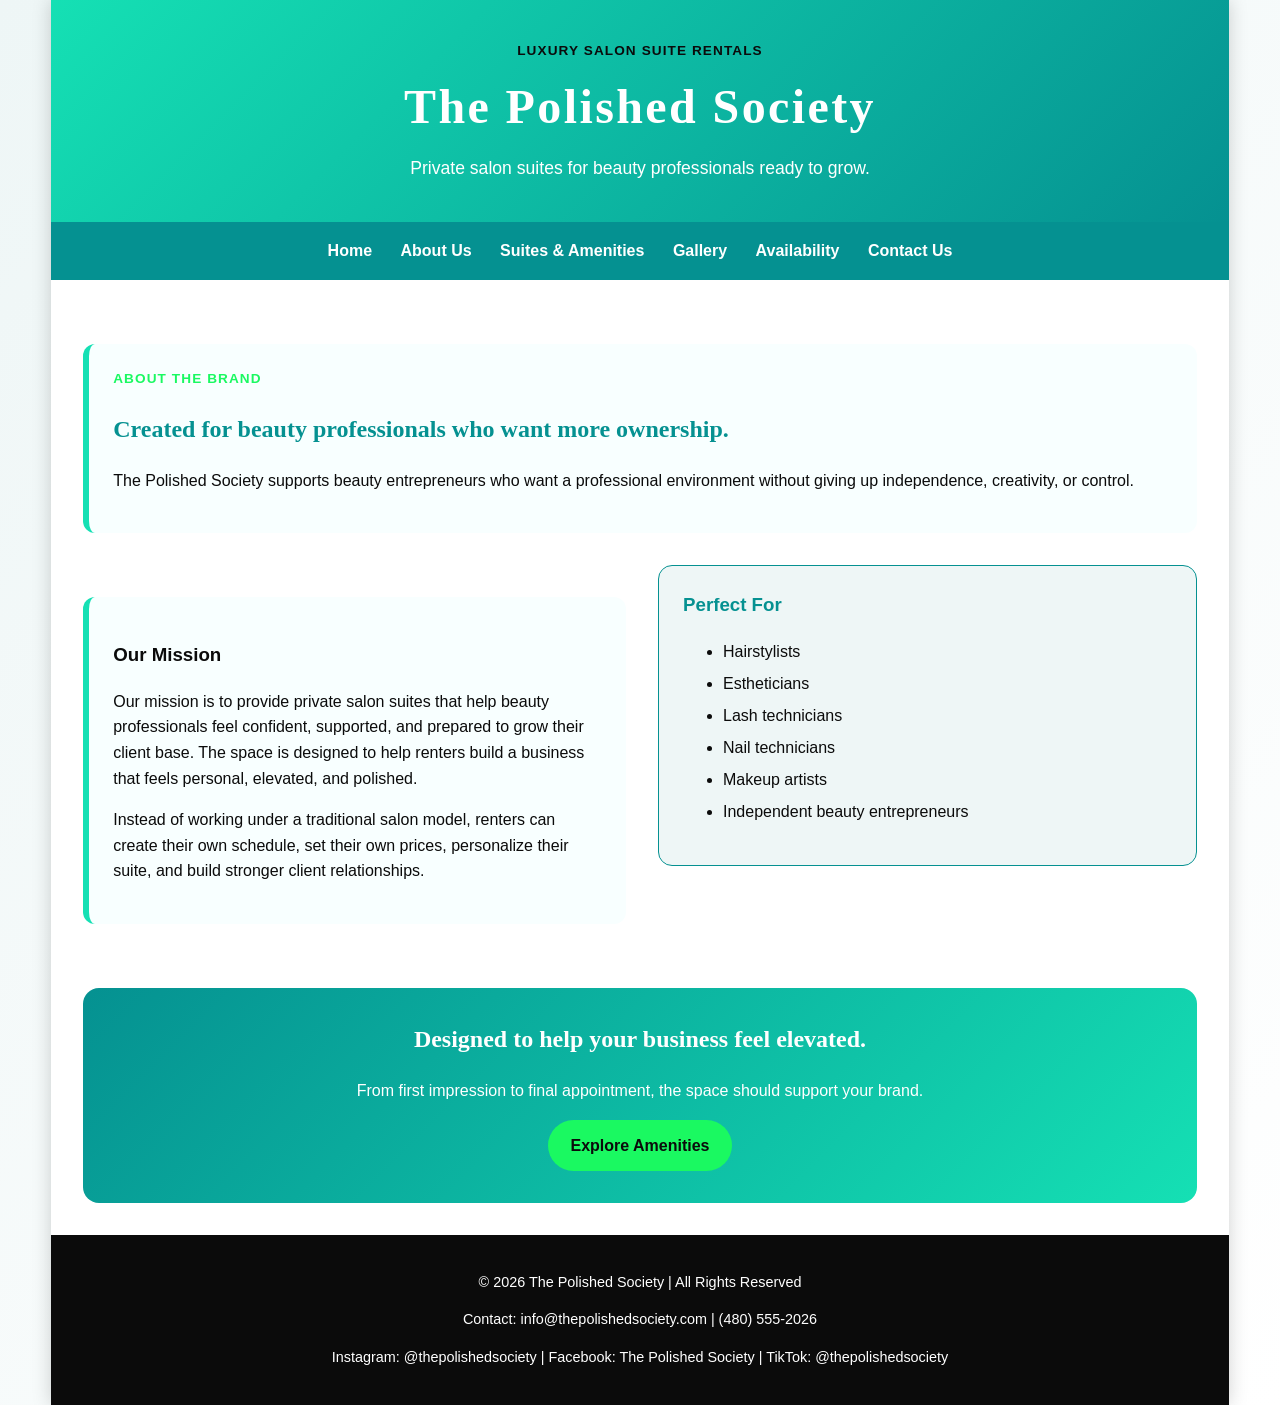
==== about.html @ 83c703de "Add files via upload" ====
<!DOCTYPE html>
<html lang="en">
<head>
    <meta charset="UTF-8">
    <meta name="description" content="Learn about The Polished Society and its mission to support independent beauty professionals with private salon suites.">
    <meta name="keywords" content="The Polished Society, salon suite rentals, beauty business, independent beauty professionals">
    <meta name="author" content="Elishaa Logan-May">
    <meta name="viewport" content="width=device-width, initial-scale=1.0">
    <title>The Polished Society :: About Us</title>
    <link rel="stylesheet" href="style.css">
</head>

<body>
    <div id="wrapper">
        <header>
            <div class="brand">
                <p class="eyebrow">Luxury Salon Suite Rentals</p>
                <h1>The Polished Society</h1>
                <p>Private salon suites for beauty professionals ready to grow.</p>
            </div>
        </header>

        <nav>
            <a href="index.html">Home</a>
            <a href="about.html">About Us</a>
            <a href="suites.html">Suites &amp; Amenities</a>
            <a href="gallery.html">Gallery</a>
            <a href="availability.html">Availability</a>
            <a href="contact.html">Contact Us</a>
        </nav>

        <main>
            <section class="page-heading">
                <p class="eyebrow">About the brand</p>
                <h2>Created for beauty professionals who want more ownership.</h2>
                <p>
                    The Polished Society supports beauty entrepreneurs who want a professional
                    environment without giving up independence, creativity, or control.
                </p>
            </section>

            <section class="two-column">
                <div class="highlight-box">
                    <h3>Our Mission</h3>
                    <p>
                        Our mission is to provide private salon suites that help beauty professionals
                        feel confident, supported, and prepared to grow their client base. The space is
                        designed to help renters build a business that feels personal, elevated, and polished.
                    </p>
                    <p>
                        Instead of working under a traditional salon model, renters can create their own
                        schedule, set their own prices, personalize their suite, and build stronger client
                        relationships.
                    </p>
                </div>

                <div class="info-card">
                    <h3>Perfect For</h3>
                    <ul>
                        <li>Hairstylists</li>
                        <li>Estheticians</li>
                        <li>Lash technicians</li>
                        <li>Nail technicians</li>
                        <li>Makeup artists</li>
                        <li>Independent beauty entrepreneurs</li>
                    </ul>
                </div>
            </section>

            <section class="cta">
                <h2>Designed to help your business feel elevated.</h2>
                <p>From first impression to final appointment, the space should support your brand.</p>
                <a class="button" href="suites.html">Explore Amenities</a>
            </section>
        </main>

        <footer>
            <p>&copy; 2026 The Polished Society | All Rights Reserved</p>
            <p>Contact: info@thepolishedsociety.com | (480) 555-2026</p>
            <p>
                Instagram: @thepolishedsociety |
                Facebook: The Polished Society |
                TikTok: @thepolishedsociety
            </p>
        </footer>
    </div>
</body>
</html>
---- style.css ----
:root {
    --text: #0b0b0b;
    --background: #eef6f6;
    --primary: #15e0b4;
    --secondary: #059191;
    --accent: #1af961;
    --white: #ffffff;
    --soft: #f8ffff;
}

* {
    box-sizing: border-box;
}

body {
    margin: 0;
    background: linear-gradient(135deg, var(--background), #ffffff);
    color: var(--text);
    font-family: Arial, Helvetica, sans-serif;
    line-height: 1.6;
}

#wrapper {
    width: 92%;
    max-width: 1200px;
    margin: 0 auto;
    background-color: var(--white);
    box-shadow: 0 0 18px rgba(0, 0, 0, 0.18);
}

header {
    background: linear-gradient(135deg, var(--primary), var(--secondary));
    color: var(--white);
    text-align: center;
    padding: 2.5em 1em;
}

.eyebrow {
    margin: 0 0 0.5em;
    color: var(--accent);
    font-weight: bold;
    text-transform: uppercase;
    letter-spacing: 0.08em;
    font-size: 0.85em;
}

.brand .eyebrow {
    color: var(--text);
}

header h1 {
    margin: 0;
    font-family: Georgia, "Times New Roman", serif;
    font-size: 3em;
    letter-spacing: 0.05em;
}

header p {
    margin: 0.5em 0 0;
    font-size: 1.1em;
}

nav {
    position: sticky;
    top: 0;
    z-index: 10;
    background-color: var(--secondary);
    text-align: center;
    padding: 1em;
}

nav a {
    color: var(--white);
    text-decoration: none;
    font-weight: bold;
    margin: 0 0.75em;
    transition: color 0.3s ease, border-bottom 0.3s ease;
}

nav a:hover {
    color: var(--accent);
    border-bottom: 2px solid var(--accent);
}

main {
    padding: 2em;
}

.hero {
    min-height: 420px;
    background-image: linear-gradient(rgba(5, 145, 145, 0.25), rgba(5, 145, 145, 0.45)), url("salon-suite.jpg");
    background-size: cover;
    background-position: center;
    display: flex;
    align-items: center;
    padding: 2em;
    color: var(--white);
    border-radius: 16px;
}

.hero-text {
    max-width: 640px;
    background-color: rgba(11, 11, 11, 0.78);
    padding: 2em;
    border-radius: 16px;
    box-shadow: 0 8px 18px rgba(0, 0, 0, 0.25);
}

.hero h2 {
    margin-top: 0;
    font-family: Georgia, "Times New Roman", serif;
    font-size: 2.25em;
    line-height: 1.25;
}

.button-row {
    display: flex;
    gap: 1em;
    flex-wrap: wrap;
}

.button {
    display: inline-block;
    background-color: var(--accent);
    color: var(--text);
    text-decoration: none;
    padding: 0.8em 1.4em;
    border-radius: 999px;
    font-weight: bold;
}

.secondary-button {
    background-color: var(--white);
}

.highlight-box,
.page-heading {
    background-color: var(--soft);
    border-left: 6px solid var(--primary);
    padding: 1.5em;
    margin: 2em 0;
    border-radius: 12px;
}

.intro h2,
.preview h2,
.page-heading h2,
.cta h2 {
    color: var(--secondary);
    font-family: Georgia, "Times New Roman", serif;
}

.stats {
    display: flex;
    gap: 1em;
    margin: 2em 0;
    text-align: center;
}

.stats div {
    flex: 1;
    background-color: var(--text);
    color: var(--white);
    padding: 1.25em;
    border-radius: 12px;
}

.stats strong {
    display: block;
    color: var(--accent);
    font-size: 1.5em;
    font-family: Georgia, "Times New Roman", serif;
}

.features {
    display: flex;
    gap: 1.5em;
    margin: 2em 0;
}

.features article {
    flex: 1;
    background-color: var(--background);
    border: 1px solid var(--primary);
    padding: 1.5em;
    border-radius: 14px;
    box-shadow: 0 5px 12px rgba(0, 0, 0, 0.08);
}

.features h3 {
    color: var(--secondary);
    margin-top: 0;
}

.two-column {
    display: flex;
    gap: 2em;
    align-items: flex-start;
}

.two-column div {
    flex: 1;
}

.info-card {
    background-color: var(--background);
    border: 1px solid var(--secondary);
    border-radius: 14px;
    padding: 1.5em;
}

.info-card h3 {
    color: var(--secondary);
    margin-top: 0;
}

.info-card li {
    margin-bottom: 0.4em;
}

table {
    width: 100%;
    border-collapse: collapse;
    margin-top: 1em;
    overflow: hidden;
    border-radius: 10px;
}

th,
td {
    border: 1px solid var(--secondary);
    padding: 0.85em;
    text-align: left;
}

th {
    background-color: var(--primary);
    color: var(--text);
}

tr:nth-of-type(even) {
    background-color: var(--background);
}

.cta {
    background: linear-gradient(135deg, var(--secondary), var(--primary));
    color: var(--white);
    text-align: center;
    padding: 2em;
    border-radius: 16px;
    margin-top: 2em;
}

.cta h2 {
    color: var(--white);
    margin-top: 0;
}

footer {
    background-color: var(--text);
    color: var(--white);
    text-align: center;
    padding: 1.5em;
    font-size: 0.9em;
}

@media (max-width: 768px) {
    #wrapper {
        width: 100%;
    }

    header h1 {
        font-size: 2.2em;
    }

    nav a {
        display: block;
        margin: 0.5em 0;
    }

    main {
        padding: 1em;
    }

    .hero {
        min-height: 340px;
        padding: 1em;
    }

    .hero h2 {
        font-size: 1.6em;
    }

    .features,
    .stats,
    .two-column {
        flex-direction: column;
    }
}
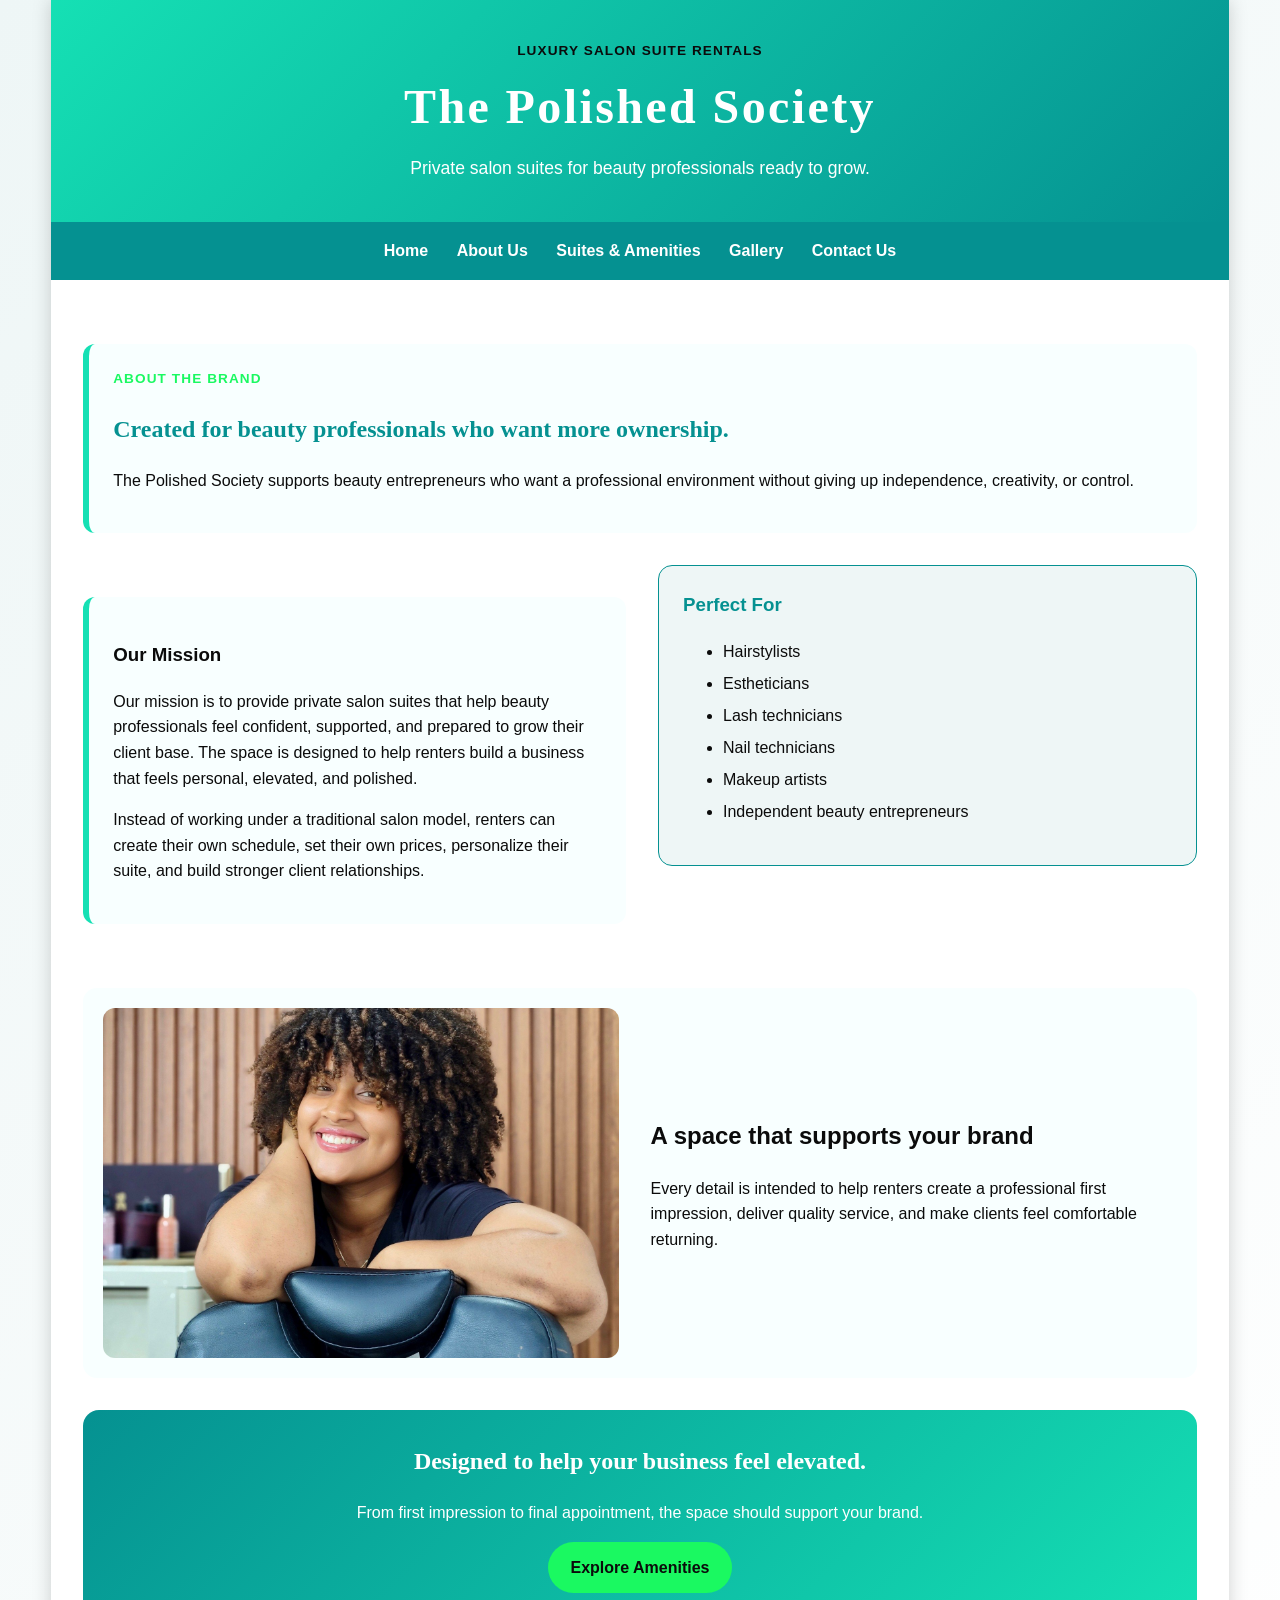
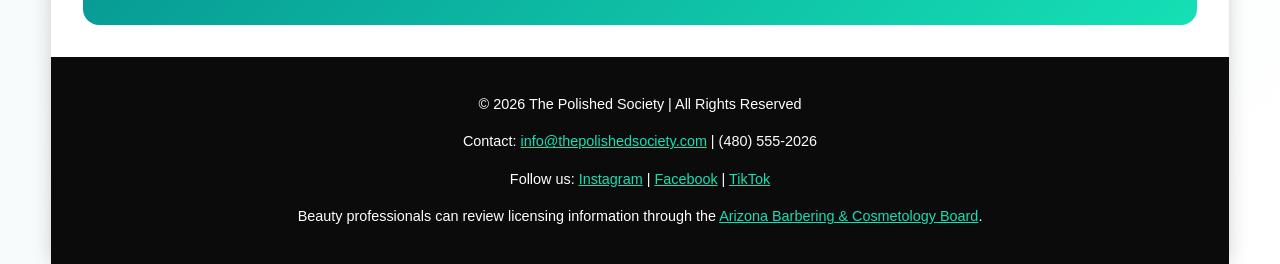
==== commit 2b37d115: "Final Website" ====
--- a/about.html
+++ b/about.html
@@ -2,11 +2,11 @@
 <html lang="en">
 <head>
     <meta charset="UTF-8">
-    <meta name="description" content="Learn about The Polished Society and its mission to support independent beauty professionals with private salon suites.">
-    <meta name="keywords" content="The Polished Society, salon suite rentals, beauty business, independent beauty professionals">
+    <meta name="description" content="Learn about The Polished Society, our mission, and how we support independent beauty professionals with private salon suites.">
+    <meta name="keywords" content="salon suite mission, beauty entrepreneur support, private salon suites, independent beauty professionals">
     <meta name="author" content="Elishaa Logan-May">
     <meta name="viewport" content="width=device-width, initial-scale=1.0">
-    <title>The Polished Society :: About Us</title>
+    <title>About Us | The Polished Society</title>
     <link rel="stylesheet" href="style.css">
 </head>
 
@@ -19,16 +19,13 @@
                 <p>Private salon suites for beauty professionals ready to grow.</p>
             </div>
         </header>
-
-        <nav>
+        <nav aria-label="Main navigation">
             <a href="index.html">Home</a>
             <a href="about.html">About Us</a>
             <a href="suites.html">Suites &amp; Amenities</a>
             <a href="gallery.html">Gallery</a>
-            <a href="availability.html">Availability</a>
             <a href="contact.html">Contact Us</a>
         </nav>
-
         <main>
             <section class="page-heading">
                 <p class="eyebrow">About the brand</p>
@@ -49,8 +46,7 @@
                     </p>
                     <p>
                         Instead of working under a traditional salon model, renters can create their own
-                        schedule, set their own prices, personalize their suite, and build stronger client
-                        relationships.
+                        schedule, set their own prices, personalize their suite, and build stronger client relationships.
                     </p>
                 </div>
 
@@ -67,20 +63,39 @@
                 </div>
             </section>
 
+            <section class="image-callout">
+                <img src="gallery-owner.jpg" alt="Smiling beauty professional welcoming clients from behind a salon chair">
+                <div>
+                    <h2>A space that supports your brand</h2>
+                    <p>
+                        Every detail is intended to help renters create a professional first impression,
+                        deliver quality service, and make clients feel comfortable returning.
+                    </p>
+                </div>
+            </section>
+
             <section class="cta">
                 <h2>Designed to help your business feel elevated.</h2>
                 <p>From first impression to final appointment, the space should support your brand.</p>
                 <a class="button" href="suites.html">Explore Amenities</a>
             </section>
         </main>
-
         <footer>
             <p>&copy; 2026 The Polished Society | All Rights Reserved</p>
-            <p>Contact: info@thepolishedsociety.com | (480) 555-2026</p>
             <p>
-                Instagram: @thepolishedsociety |
-                Facebook: The Polished Society |
-                TikTok: @thepolishedsociety
+                Contact:
+                <a href="mailto:info@thepolishedsociety.com">info@thepolishedsociety.com</a>
+                | (480) 555-2026
+            </p>
+            <p>
+                Follow us:
+                <a href="https://www.instagram.com/" target="_blank" rel="noopener">Instagram</a> |
+                <a href="https://www.facebook.com/" target="_blank" rel="noopener">Facebook</a> |
+                <a href="https://www.tiktok.com/" target="_blank" rel="noopener">TikTok</a>
+            </p>
+            <p>
+                Beauty professionals can review licensing information through the
+                <a href="https://bcb.az.gov/" target="_blank" rel="noopener">Arizona Barbering &amp; Cosmetology Board</a>.
             </p>
         </footer>
     </div>
--- a/style.css
+++ b/style.css
@@ -88,7 +88,7 @@
 
 .hero {
     min-height: 420px;
-    background-image: linear-gradient(rgba(5, 145, 145, 0.25), rgba(5, 145, 145, 0.45)), url("salon-suite.jpg");
+    background-image: linear-gradient(rgba(5, 145, 145, 0.25), rgba(5, 145, 145, 0.45)), url("hero-salon.jpg");
     background-size: cover;
     background-position: center;
     display: flex;
@@ -297,3 +297,185 @@
         flex-direction: column;
     }
 }
+
+
+/* Final project additions */
+a:focus,
+button:focus,
+input:focus,
+select:focus,
+textarea:focus {
+    outline: 3px solid var(--accent);
+    outline-offset: 3px;
+}
+
+footer a {
+    color: var(--primary);
+}
+
+footer a:hover,
+footer a:focus {
+    color: var(--accent);
+}
+
+.media-section,
+.image-callout,
+.contact-layout {
+    display: flex;
+    gap: 2em;
+    align-items: center;
+    margin: 2em 0;
+}
+
+.media-section > div,
+.image-callout > div,
+.contact-layout > * {
+    flex: 1;
+}
+
+video {
+    width: 100%;
+    max-width: 520px;
+    border: 4px solid var(--secondary);
+    border-radius: 14px;
+    box-shadow: 0 8px 18px rgba(0, 0, 0, 0.18);
+    background-color: var(--text);
+}
+
+.image-callout {
+    background-color: var(--soft);
+    border-radius: 14px;
+    padding: 1.25em;
+}
+
+.image-callout.reverse {
+    flex-direction: row-reverse;
+}
+
+.image-callout img {
+    width: 48%;
+    max-height: 350px;
+    object-fit: cover;
+    border-radius: 12px;
+}
+
+.gallery-grid {
+    display: grid;
+    grid-template-columns: repeat(3, 1fr);
+    gap: 1.25em;
+    margin: 2em 0;
+}
+
+.gallery-grid figure {
+    margin: 0;
+    background-color: var(--background);
+    border: 1px solid var(--primary);
+    border-radius: 14px;
+    overflow: hidden;
+    box-shadow: 0 5px 12px rgba(0, 0, 0, 0.08);
+}
+
+.gallery-grid img {
+    display: block;
+    width: 100%;
+    height: 260px;
+    object-fit: cover;
+}
+
+.gallery-grid figcaption {
+    padding: 1em;
+    color: var(--secondary);
+    font-weight: bold;
+    text-align: center;
+}
+
+.contact-layout {
+    align-items: flex-start;
+}
+
+form {
+    display: grid;
+    grid-template-columns: 10em 1fr;
+    gap: 1em;
+    background-color: var(--soft);
+    border-left: 6px solid var(--primary);
+    border-radius: 14px;
+    padding: 1.5em;
+}
+
+label {
+    font-weight: bold;
+    color: var(--secondary);
+}
+
+input,
+select,
+textarea {
+    width: 100%;
+    padding: 0.75em;
+    border: 1px solid var(--secondary);
+    border-radius: 6px;
+    font: inherit;
+}
+
+textarea {
+    resize: vertical;
+}
+
+input[type="submit"] {
+    grid-column: 2;
+    width: 11em;
+    background-color: var(--accent);
+    color: var(--text);
+    border: 0;
+    border-radius: 999px;
+    font-weight: bold;
+    cursor: pointer;
+}
+
+input[type="submit"]:hover {
+    background-color: var(--primary);
+}
+
+.contact-card {
+    background-color: var(--background);
+    border: 1px solid var(--secondary);
+    border-radius: 14px;
+    padding: 1.5em;
+}
+
+.contact-card h3 {
+    color: var(--secondary);
+    margin-top: 0;
+}
+
+.contact-card a {
+    color: var(--secondary);
+    font-weight: bold;
+}
+
+@media (max-width: 850px) {
+    .media-section,
+    .image-callout,
+    .image-callout.reverse,
+    .contact-layout {
+        flex-direction: column;
+        align-items: stretch;
+    }
+
+    .image-callout img {
+        width: 100%;
+    }
+
+    .gallery-grid {
+        grid-template-columns: 1fr;
+    }
+
+    form {
+        grid-template-columns: 1fr;
+    }
+
+    input[type="submit"] {
+        grid-column: 1;
+    }
+}
